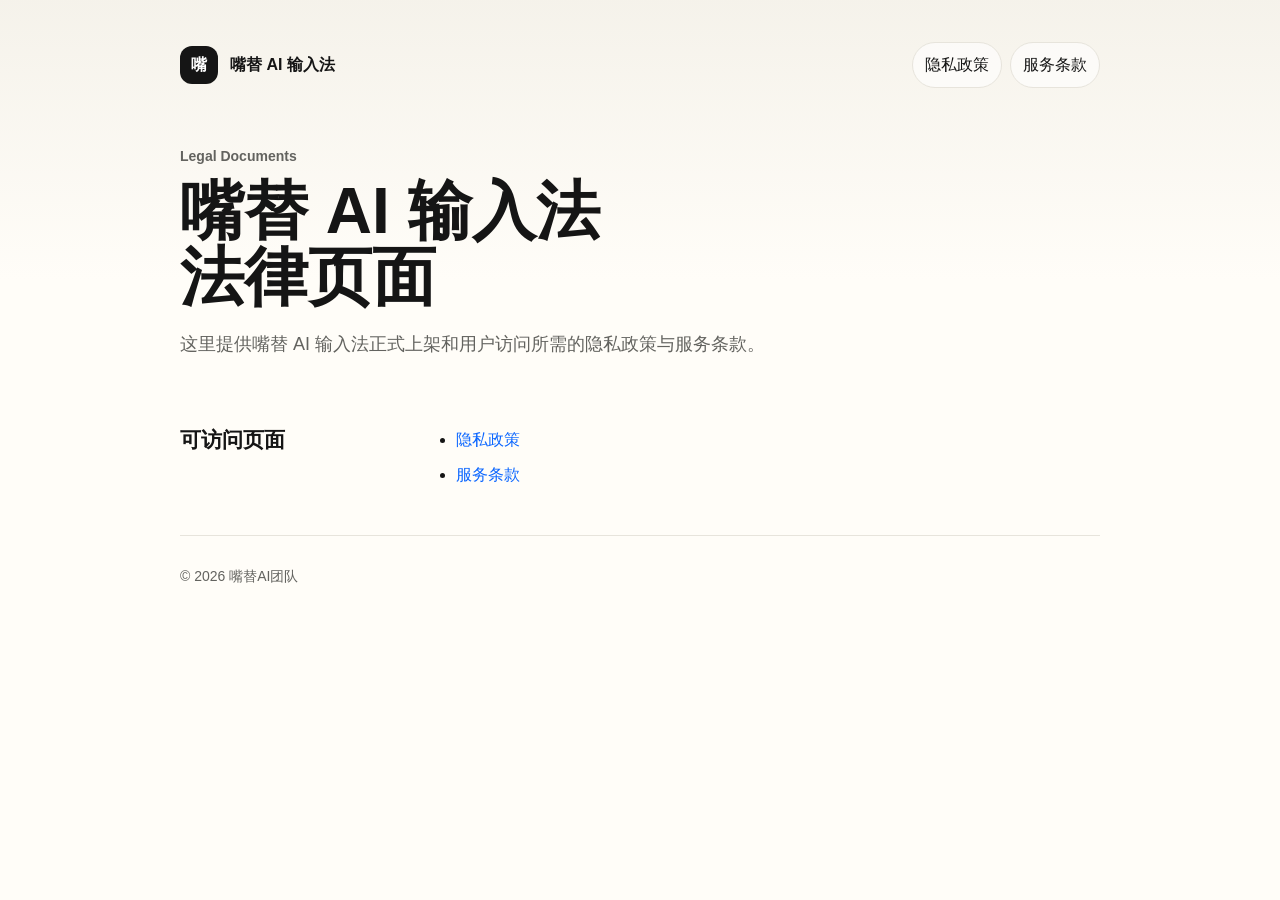
==== index.html @ aa5e072a "Add legal pages" ====
<!doctype html>
<html lang="zh-CN">
  <head>
    <meta charset="utf-8">
    <meta name="viewport" content="width=device-width, initial-scale=1">
    <title>嘴替 AI 输入法法律页面</title>
    <link rel="stylesheet" href="./assets/styles.css">
  </head>
  <body>
    <main class="page">
      <header class="topbar">
        <div class="brand"><span class="mark">嘴</span><span>嘴替 AI 输入法</span></div>
        <nav class="nav" aria-label="法律页面">
          <a href="./privacy.html">隐私政策</a>
          <a href="./terms.html">服务条款</a>
        </nav>
      </header>

      <div class="hero">
        <p class="eyebrow">Legal Documents</p>
        <h1>嘴替 AI 输入法<br>法律页面</h1>
        <p class="summary">这里提供嘴替 AI 输入法正式上架和用户访问所需的隐私政策与服务条款。</p>
      </div>

      <section>
        <h2>可访问页面</h2>
        <div>
          <ul>
            <li><a href="./privacy.html">隐私政策</a></li>
            <li><a href="./terms.html">服务条款</a></li>
          </ul>
        </div>
      </section>

      <footer>© 2026 嘴替AI团队</footer>
    </main>
  </body>
</html>
---- assets/styles.css ----
:root {
  color-scheme: light;
  --ink: #151515;
  --muted: #63635f;
  --line: #e7e4dc;
  --paper: #fffdf8;
  --soft: #f4f1e9;
  --accent: #0b66ff;
  --accent-ink: #ffffff;
}

* {
  box-sizing: border-box;
}

html {
  min-height: 100%;
  background: var(--paper);
}

body {
  margin: 0;
  color: var(--ink);
  background:
    linear-gradient(180deg, rgba(244, 241, 233, 0.9), rgba(255, 253, 248, 0) 280px),
    var(--paper);
  font-family: -apple-system, BlinkMacSystemFont, "HarmonyOS Sans SC", "PingFang SC", "Microsoft YaHei", sans-serif;
  line-height: 1.72;
}

a {
  color: var(--accent);
  text-decoration: none;
}

a:hover {
  text-decoration: underline;
}

.page {
  width: min(920px, calc(100% - 40px));
  margin: 0 auto;
  padding: 42px 0 64px;
}

.topbar {
  display: flex;
  align-items: center;
  justify-content: space-between;
  gap: 18px;
  margin-bottom: 56px;
}

.brand {
  display: flex;
  align-items: center;
  gap: 12px;
  font-weight: 800;
  letter-spacing: 0;
}

.mark {
  display: inline-grid;
  width: 38px;
  height: 38px;
  place-items: center;
  border-radius: 12px;
  color: var(--accent-ink);
  background: #151515;
  font-weight: 900;
}

.nav {
  display: flex;
  gap: 8px;
}

.nav a {
  padding: 8px 12px;
  border: 1px solid var(--line);
  border-radius: 999px;
  color: var(--ink);
  background: rgba(255, 255, 255, 0.62);
}

.hero {
  margin-bottom: 34px;
}

.eyebrow {
  margin: 0 0 10px;
  color: var(--muted);
  font-size: 14px;
  font-weight: 700;
}

h1 {
  margin: 0;
  font-size: clamp(34px, 7vw, 64px);
  line-height: 1.04;
  letter-spacing: 0;
}

.summary {
  max-width: 720px;
  margin: 18px 0 0;
  color: var(--muted);
  font-size: 18px;
}

.meta {
  display: grid;
  grid-template-columns: repeat(3, minmax(0, 1fr));
  gap: 12px;
  margin: 26px 0 38px;
}

.meta div {
  padding: 14px 16px;
  border: 1px solid var(--line);
  border-radius: 8px;
  background: rgba(255, 255, 255, 0.7);
}

.meta span {
  display: block;
  color: var(--muted);
  font-size: 13px;
}

.meta strong {
  display: block;
  margin-top: 4px;
  font-size: 15px;
}

.content {
  border-top: 1px solid var(--line);
}

section {
  display: grid;
  grid-template-columns: 220px minmax(0, 1fr);
  gap: 34px;
  padding: 32px 0;
  border-bottom: 1px solid var(--line);
}

h2 {
  margin: 0;
  font-size: 21px;
  line-height: 1.3;
}

h3 {
  margin: 22px 0 8px;
  font-size: 17px;
}

p {
  margin: 0 0 14px;
}

ul {
  margin: 0 0 14px;
  padding-left: 22px;
}

li + li {
  margin-top: 8px;
}

.notice {
  padding: 16px 18px;
  border: 1px solid var(--line);
  border-left: 4px solid var(--accent);
  border-radius: 8px;
  background: #ffffff;
}

footer {
  padding-top: 28px;
  color: var(--muted);
  font-size: 14px;
}

@media (max-width: 720px) {
  .page {
    width: min(100% - 28px, 920px);
    padding-top: 24px;
  }

  .topbar {
    align-items: flex-start;
    flex-direction: column;
    margin-bottom: 38px;
  }

  .nav {
    flex-wrap: wrap;
  }

  .meta {
    grid-template-columns: 1fr;
  }

  section {
    grid-template-columns: 1fr;
    gap: 14px;
  }
}
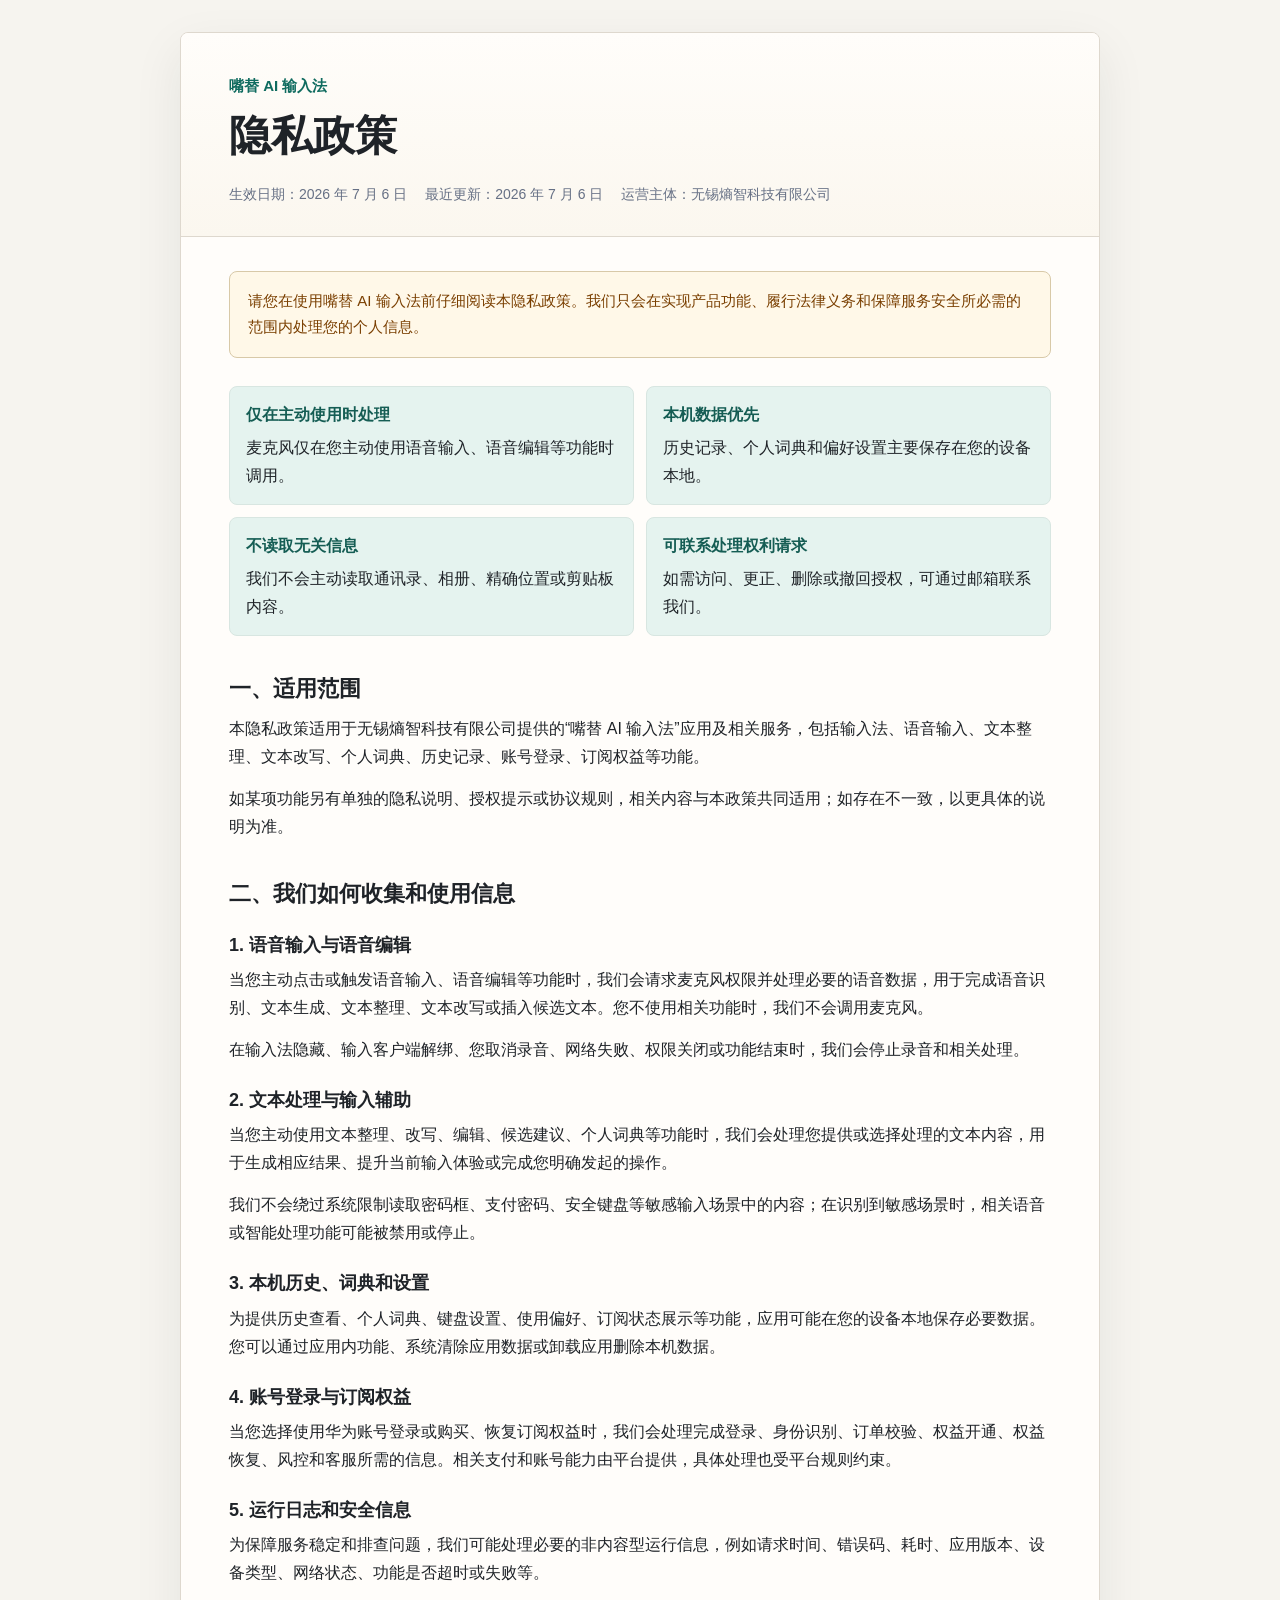
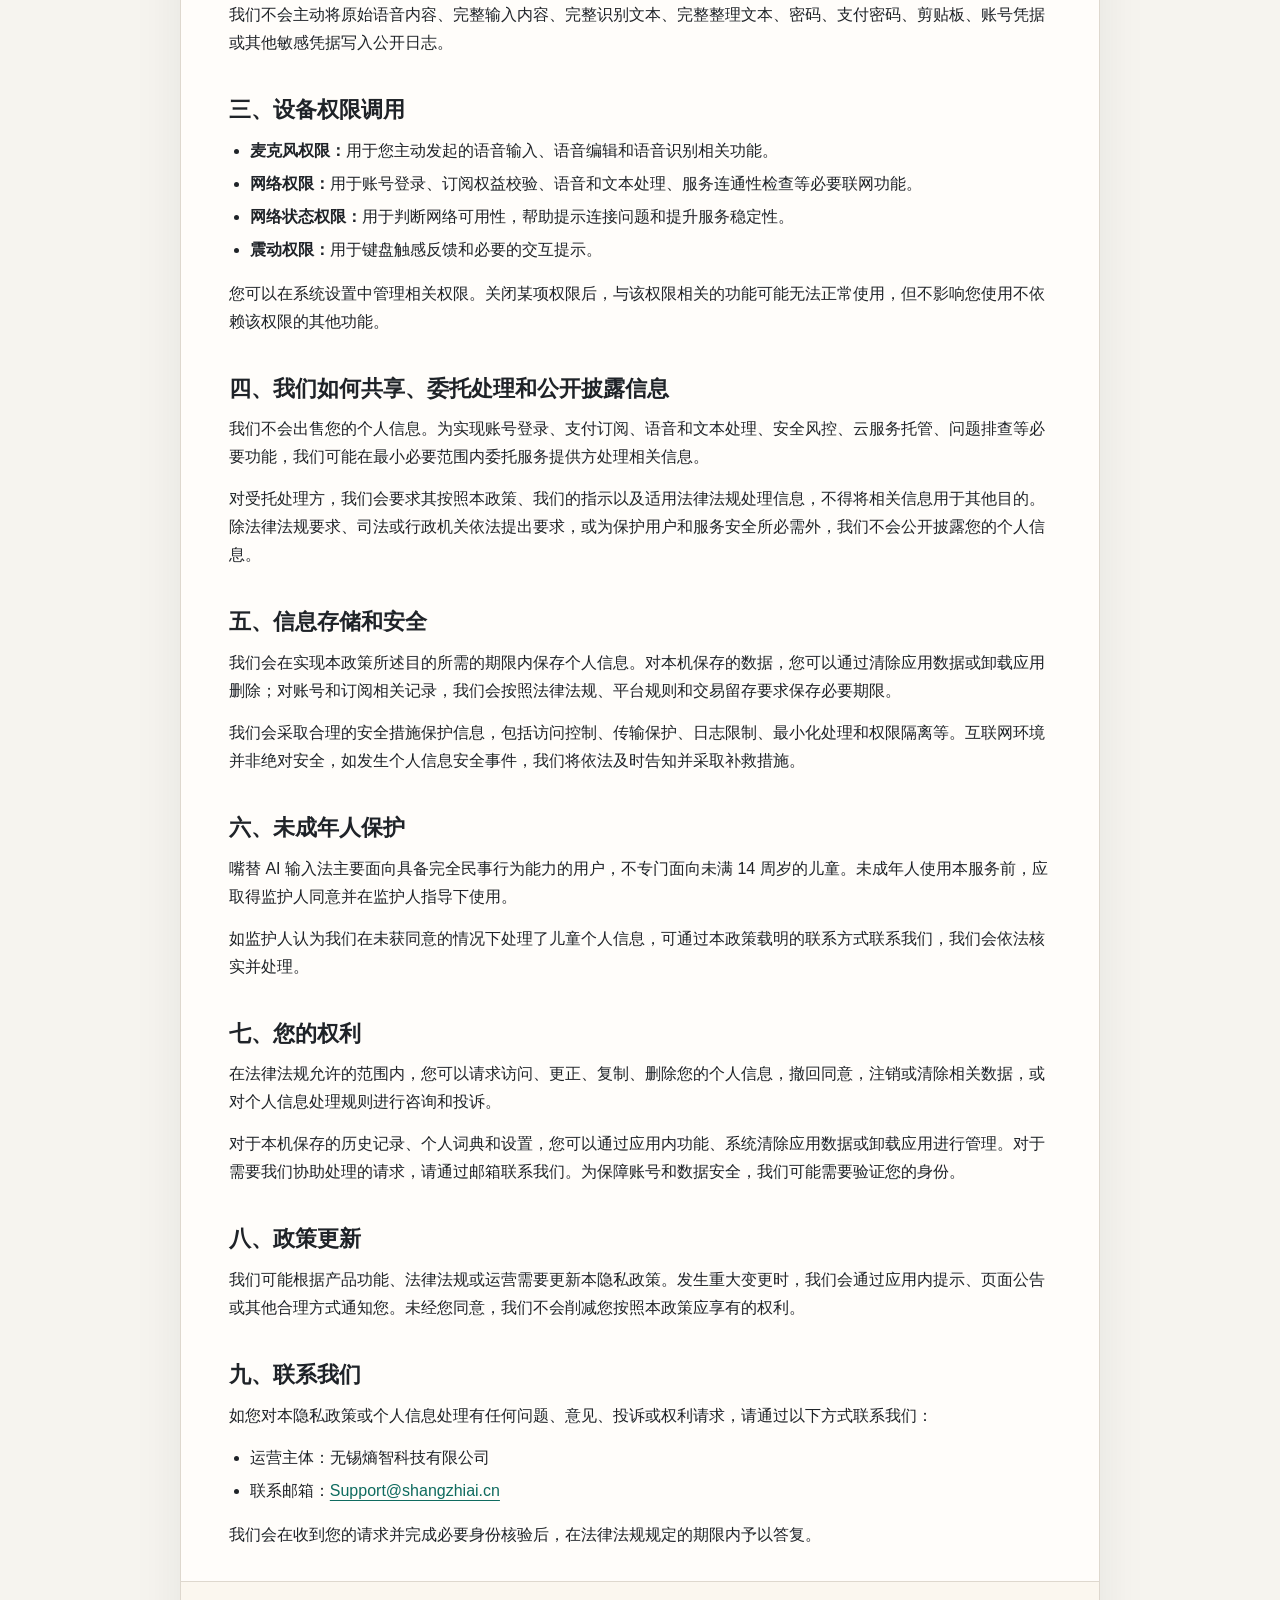
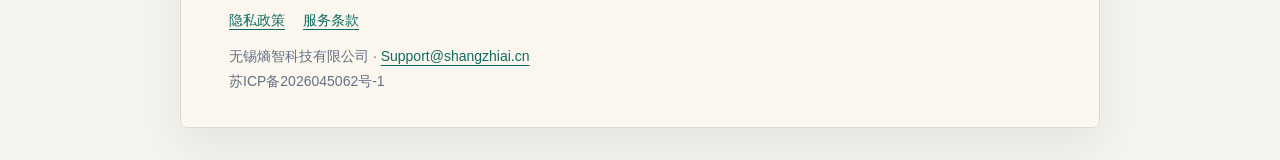
==== commit b1640aa9: "Update legal pages for privacy custom domain" ====
--- a/index.html
+++ b/index.html
@@ -1,38 +1,337 @@
 <!doctype html>
 <html lang="zh-CN">
-  <head>
-    <meta charset="utf-8">
-    <meta name="viewport" content="width=device-width, initial-scale=1">
-    <title>嘴替 AI 输入法法律页面</title>
-    <link rel="stylesheet" href="./assets/styles.css">
-  </head>
-  <body>
-    <main class="page">
-      <header class="topbar">
-        <div class="brand"><span class="mark">嘴</span><span>嘴替 AI 输入法</span></div>
-        <nav class="nav" aria-label="法律页面">
-          <a href="./privacy.html">隐私政策</a>
-          <a href="./terms.html">服务条款</a>
-        </nav>
-      </header>
-
-      <div class="hero">
-        <p class="eyebrow">Legal Documents</p>
-        <h1>嘴替 AI 输入法<br>法律页面</h1>
-        <p class="summary">这里提供嘴替 AI 输入法正式上架和用户访问所需的隐私政策与服务条款。</p>
+<head>
+  <meta charset="utf-8">
+  <meta name="viewport" content="width=device-width, initial-scale=1">
+  <title>嘴替 AI 输入法隐私政策</title>
+  <meta name="description" content="嘴替 AI 输入法隐私政策">
+  <style>
+    :root {
+      color-scheme: light;
+      --bg: #f6f4ef;
+      --paper: #fffdfa;
+      --ink: #1f2328;
+      --muted: #667085;
+      --line: #ded8ce;
+      --accent: #0f6b5f;
+      --accent-soft: #e5f3ef;
+      --warning: #7a3f00;
+    }
+
+    * {
+      box-sizing: border-box;
+    }
+
+    body {
+      margin: 0;
+      background: var(--bg);
+      color: var(--ink);
+      font-family: "PingFang SC", "Noto Sans CJK SC", "Microsoft YaHei", sans-serif;
+      font-size: 16px;
+      line-height: 1.75;
+    }
+
+    a {
+      color: var(--accent);
+      text-decoration-thickness: 1px;
+      text-underline-offset: 4px;
+    }
+
+    .page {
+      width: min(920px, calc(100% - 32px));
+      margin: 32px auto;
+      background: var(--paper);
+      border: 1px solid var(--line);
+      border-radius: 8px;
+      overflow: hidden;
+      box-shadow: 0 18px 50px rgba(31, 35, 40, 0.08);
+    }
+
+    header {
+      padding: 40px 48px 30px;
+      border-bottom: 1px solid var(--line);
+      background: linear-gradient(180deg, #fffdfa 0%, #fbf7ef 100%);
+    }
+
+    .product {
+      margin: 0 0 12px;
+      color: var(--accent);
+      font-size: 15px;
+      font-weight: 700;
+    }
+
+    h1 {
+      margin: 0;
+      font-size: clamp(28px, 5vw, 42px);
+      line-height: 1.2;
+      letter-spacing: 0;
+    }
+
+    .meta {
+      display: flex;
+      flex-wrap: wrap;
+      gap: 10px 18px;
+      margin: 20px 0 0;
+      color: var(--muted);
+      font-size: 14px;
+    }
+
+    main {
+      padding: 34px 48px 18px;
+    }
+
+    .notice {
+      margin: 0 0 28px;
+      padding: 16px 18px;
+      border: 1px solid #d8c9a8;
+      border-radius: 8px;
+      background: #fff8e8;
+      color: var(--warning);
+      font-size: 15px;
+    }
+
+    h2 {
+      margin: 34px 0 12px;
+      padding-top: 4px;
+      font-size: 22px;
+      line-height: 1.35;
+      letter-spacing: 0;
+    }
+
+    h3 {
+      margin: 24px 0 8px;
+      font-size: 18px;
+      line-height: 1.4;
+    }
+
+    p {
+      margin: 0 0 14px;
+    }
+
+    ul {
+      margin: 0 0 16px;
+      padding-left: 1.3em;
+    }
+
+    li {
+      margin: 5px 0;
+    }
+
+    strong {
+      font-weight: 700;
+    }
+
+    .summary {
+      display: grid;
+      grid-template-columns: repeat(2, minmax(0, 1fr));
+      gap: 12px;
+      margin: 22px 0 10px;
+    }
+
+    .summary div {
+      min-height: 92px;
+      padding: 14px 16px;
+      border: 1px solid #d8e6e1;
+      border-radius: 8px;
+      background: var(--accent-soft);
+    }
+
+    .summary b {
+      display: block;
+      margin-bottom: 5px;
+      color: #155d54;
+    }
+
+    footer {
+      padding: 26px 48px 34px;
+      border-top: 1px solid var(--line);
+      color: var(--muted);
+      font-size: 14px;
+      background: #fbf7ef;
+    }
+
+    .footer-links {
+      display: flex;
+      flex-wrap: wrap;
+      gap: 10px 18px;
+      margin-bottom: 12px;
+    }
+
+    @media (max-width: 720px) {
+      .page {
+        width: 100%;
+        min-height: 100vh;
+        margin: 0;
+        border-width: 0;
+        border-radius: 0;
+        box-shadow: none;
+      }
+
+      header,
+      main,
+      footer {
+        padding-left: 22px;
+        padding-right: 22px;
+      }
+
+      header {
+        padding-top: 30px;
+      }
+
+      .summary {
+        grid-template-columns: 1fr;
+      }
+    }
+  </style>
+</head>
+<body>
+  <article class="page">
+    <header>
+      <p class="product">嘴替 AI 输入法</p>
+      <h1>隐私政策</h1>
+      <div class="meta">
+        <span>生效日期：2026 年 7 月 6 日</span>
+        <span>最近更新：2026 年 7 月 6 日</span>
+        <span>运营主体：无锡熵智科技有限公司</span>
       </div>
-
-      <section>
-        <h2>可访问页面</h2>
+    </header>
+
+    <main>
+      <p class="notice">
+        请您在使用嘴替 AI 输入法前仔细阅读本隐私政策。我们只会在实现产品功能、履行法律义务和保障服务安全所必需的范围内处理您的个人信息。
+      </p>
+
+      <section class="summary" aria-label="隐私重点摘要">
         <div>
-          <ul>
-            <li><a href="./privacy.html">隐私政策</a></li>
-            <li><a href="./terms.html">服务条款</a></li>
-          </ul>
+          <b>仅在主动使用时处理</b>
+          麦克风仅在您主动使用语音输入、语音编辑等功能时调用。
+        </div>
+        <div>
+          <b>本机数据优先</b>
+          历史记录、个人词典和偏好设置主要保存在您的设备本地。
+        </div>
+        <div>
+          <b>不读取无关信息</b>
+          我们不会主动读取通讯录、相册、精确位置或剪贴板内容。
+        </div>
+        <div>
+          <b>可联系处理权利请求</b>
+          如需访问、更正、删除或撤回授权，可通过邮箱联系我们。
         </div>
       </section>
 
-      <footer>© 2026 嘴替AI团队</footer>
+      <h2>一、适用范围</h2>
+      <p>
+        本隐私政策适用于无锡熵智科技有限公司提供的“嘴替 AI 输入法”应用及相关服务，包括输入法、语音输入、文本整理、文本改写、个人词典、历史记录、账号登录、订阅权益等功能。
+      </p>
+      <p>
+        如某项功能另有单独的隐私说明、授权提示或协议规则，相关内容与本政策共同适用；如存在不一致，以更具体的说明为准。
+      </p>
+
+      <h2>二、我们如何收集和使用信息</h2>
+      <h3>1. 语音输入与语音编辑</h3>
+      <p>
+        当您主动点击或触发语音输入、语音编辑等功能时，我们会请求麦克风权限并处理必要的语音数据，用于完成语音识别、文本生成、文本整理、文本改写或插入候选文本。您不使用相关功能时，我们不会调用麦克风。
+      </p>
+      <p>
+        在输入法隐藏、输入客户端解绑、您取消录音、网络失败、权限关闭或功能结束时，我们会停止录音和相关处理。
+      </p>
+
+      <h3>2. 文本处理与输入辅助</h3>
+      <p>
+        当您主动使用文本整理、改写、编辑、候选建议、个人词典等功能时，我们会处理您提供或选择处理的文本内容，用于生成相应结果、提升当前输入体验或完成您明确发起的操作。
+      </p>
+      <p>
+        我们不会绕过系统限制读取密码框、支付密码、安全键盘等敏感输入场景中的内容；在识别到敏感场景时，相关语音或智能处理功能可能被禁用或停止。
+      </p>
+
+      <h3>3. 本机历史、词典和设置</h3>
+      <p>
+        为提供历史查看、个人词典、键盘设置、使用偏好、订阅状态展示等功能，应用可能在您的设备本地保存必要数据。您可以通过应用内功能、系统清除应用数据或卸载应用删除本机数据。
+      </p>
+
+      <h3>4. 账号登录与订阅权益</h3>
+      <p>
+        当您选择使用华为账号登录或购买、恢复订阅权益时，我们会处理完成登录、身份识别、订单校验、权益开通、权益恢复、风控和客服所需的信息。相关支付和账号能力由平台提供，具体处理也受平台规则约束。
+      </p>
+
+      <h3>5. 运行日志和安全信息</h3>
+      <p>
+        为保障服务稳定和排查问题，我们可能处理必要的非内容型运行信息，例如请求时间、错误码、耗时、应用版本、设备类型、网络状态、功能是否超时或失败等。
+      </p>
+      <p>
+        我们不会主动将原始语音内容、完整输入内容、完整识别文本、完整整理文本、密码、支付密码、剪贴板、账号凭据或其他敏感凭据写入公开日志。
+      </p>
+
+      <h2>三、设备权限调用</h2>
+      <ul>
+        <li><strong>麦克风权限：</strong>用于您主动发起的语音输入、语音编辑和语音识别相关功能。</li>
+        <li><strong>网络权限：</strong>用于账号登录、订阅权益校验、语音和文本处理、服务连通性检查等必要联网功能。</li>
+        <li><strong>网络状态权限：</strong>用于判断网络可用性，帮助提示连接问题和提升服务稳定性。</li>
+        <li><strong>震动权限：</strong>用于键盘触感反馈和必要的交互提示。</li>
+      </ul>
+      <p>
+        您可以在系统设置中管理相关权限。关闭某项权限后，与该权限相关的功能可能无法正常使用，但不影响您使用不依赖该权限的其他功能。
+      </p>
+
+      <h2>四、我们如何共享、委托处理和公开披露信息</h2>
+      <p>
+        我们不会出售您的个人信息。为实现账号登录、支付订阅、语音和文本处理、安全风控、云服务托管、问题排查等必要功能，我们可能在最小必要范围内委托服务提供方处理相关信息。
+      </p>
+      <p>
+        对受托处理方，我们会要求其按照本政策、我们的指示以及适用法律法规处理信息，不得将相关信息用于其他目的。除法律法规要求、司法或行政机关依法提出要求，或为保护用户和服务安全所必需外，我们不会公开披露您的个人信息。
+      </p>
+
+      <h2>五、信息存储和安全</h2>
+      <p>
+        我们会在实现本政策所述目的所需的期限内保存个人信息。对本机保存的数据，您可以通过清除应用数据或卸载应用删除；对账号和订阅相关记录，我们会按照法律法规、平台规则和交易留存要求保存必要期限。
+      </p>
+      <p>
+        我们会采取合理的安全措施保护信息，包括访问控制、传输保护、日志限制、最小化处理和权限隔离等。互联网环境并非绝对安全，如发生个人信息安全事件，我们将依法及时告知并采取补救措施。
+      </p>
+
+      <h2>六、未成年人保护</h2>
+      <p>
+        嘴替 AI 输入法主要面向具备完全民事行为能力的用户，不专门面向未满 14 周岁的儿童。未成年人使用本服务前，应取得监护人同意并在监护人指导下使用。
+      </p>
+      <p>
+        如监护人认为我们在未获同意的情况下处理了儿童个人信息，可通过本政策载明的联系方式联系我们，我们会依法核实并处理。
+      </p>
+
+      <h2>七、您的权利</h2>
+      <p>
+        在法律法规允许的范围内，您可以请求访问、更正、复制、删除您的个人信息，撤回同意，注销或清除相关数据，或对个人信息处理规则进行咨询和投诉。
+      </p>
+      <p>
+        对于本机保存的历史记录、个人词典和设置，您可以通过应用内功能、系统清除应用数据或卸载应用进行管理。对于需要我们协助处理的请求，请通过邮箱联系我们。为保障账号和数据安全，我们可能需要验证您的身份。
+      </p>
+
+      <h2>八、政策更新</h2>
+      <p>
+        我们可能根据产品功能、法律法规或运营需要更新本隐私政策。发生重大变更时，我们会通过应用内提示、页面公告或其他合理方式通知您。未经您同意，我们不会削减您按照本政策应享有的权利。
+      </p>
+
+      <h2>九、联系我们</h2>
+      <p>
+        如您对本隐私政策或个人信息处理有任何问题、意见、投诉或权利请求，请通过以下方式联系我们：
+      </p>
+      <ul>
+        <li>运营主体：无锡熵智科技有限公司</li>
+        <li>联系邮箱：<a href="mailto:Support@shangzhiai.cn">Support@shangzhiai.cn</a></li>
+      </ul>
+      <p>
+        我们会在收到您的请求并完成必要身份核验后，在法律法规规定的期限内予以答复。
+      </p>
     </main>
-  </body>
+
+    <footer>
+      <nav class="footer-links" aria-label="法律页面链接">
+        <a href="/">隐私政策</a>
+        <a href="/terms/">服务条款</a>
+      </nav>
+      <div>无锡熵智科技有限公司 · <a href="mailto:Support@shangzhiai.cn">Support@shangzhiai.cn</a></div>
+      <div>苏ICP备2026045062号-1</div>
+    </footer>
+  </article>
+</body>
 </html>
